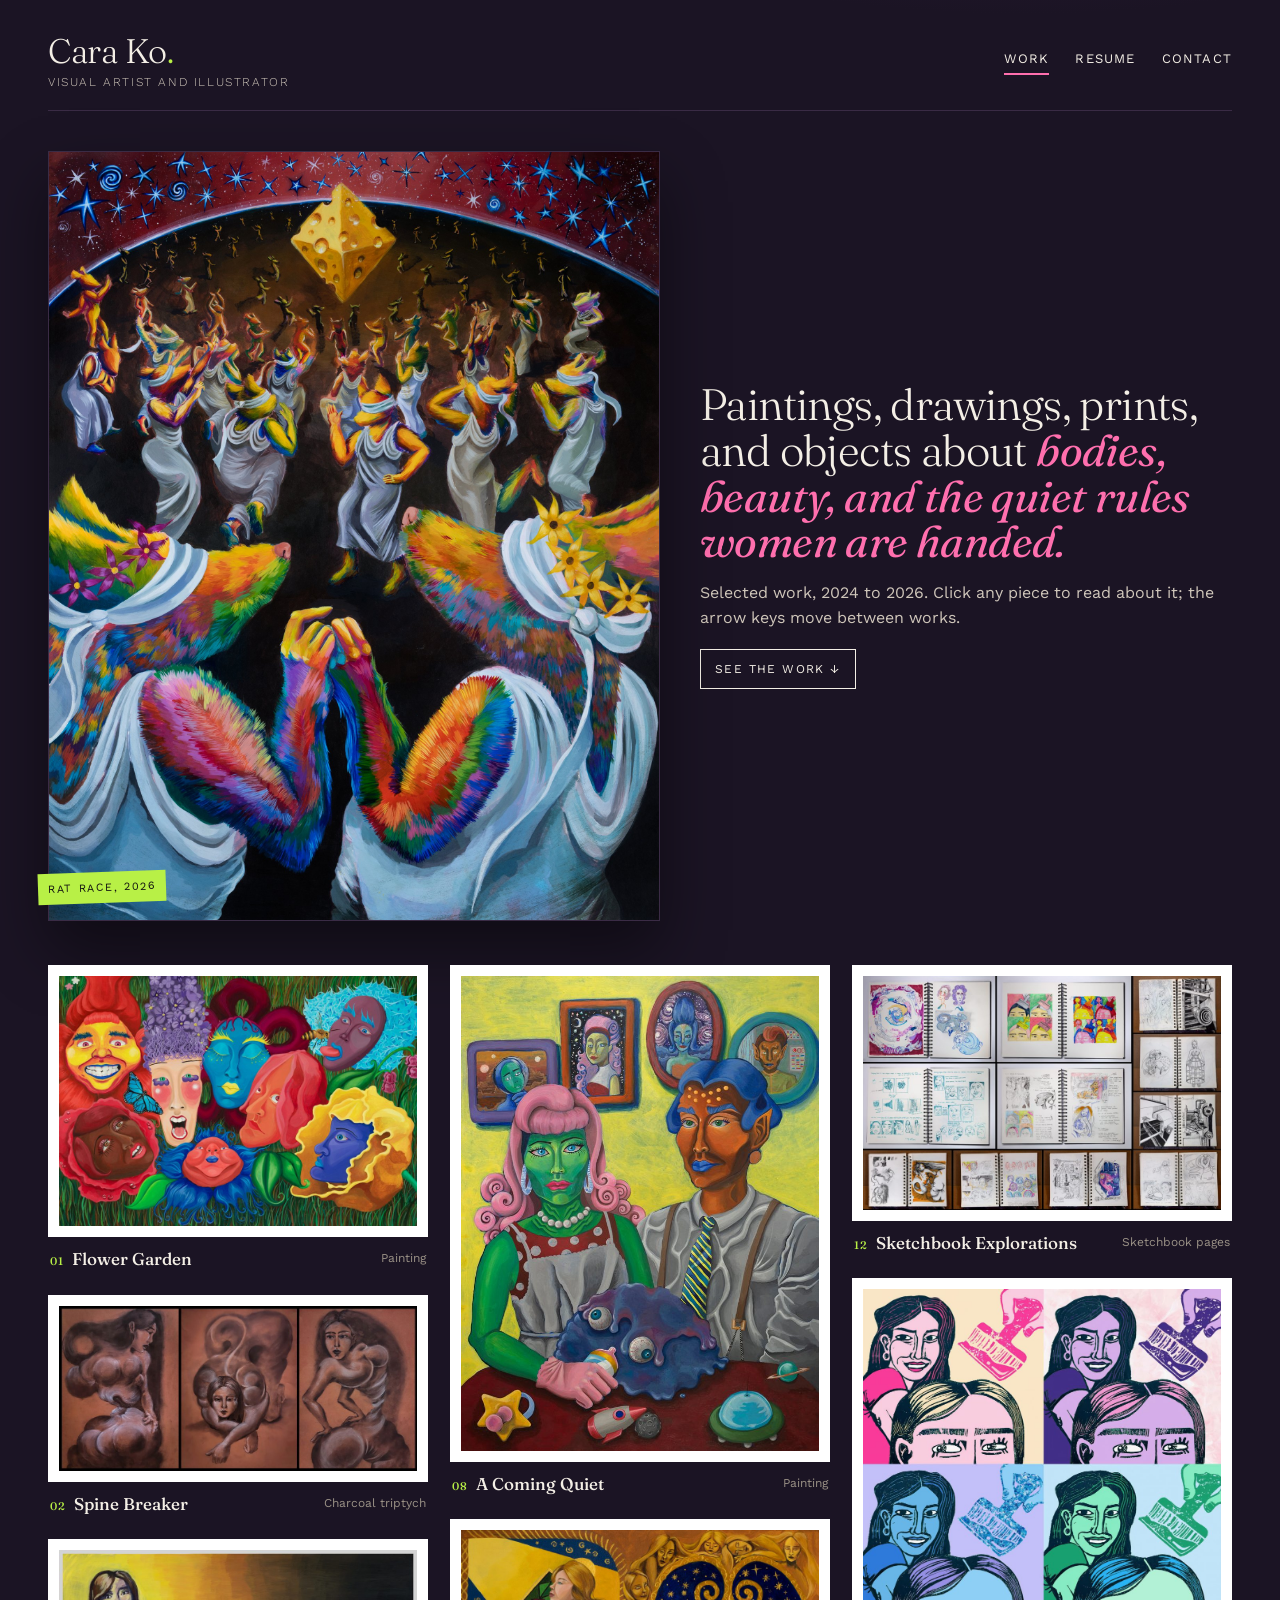
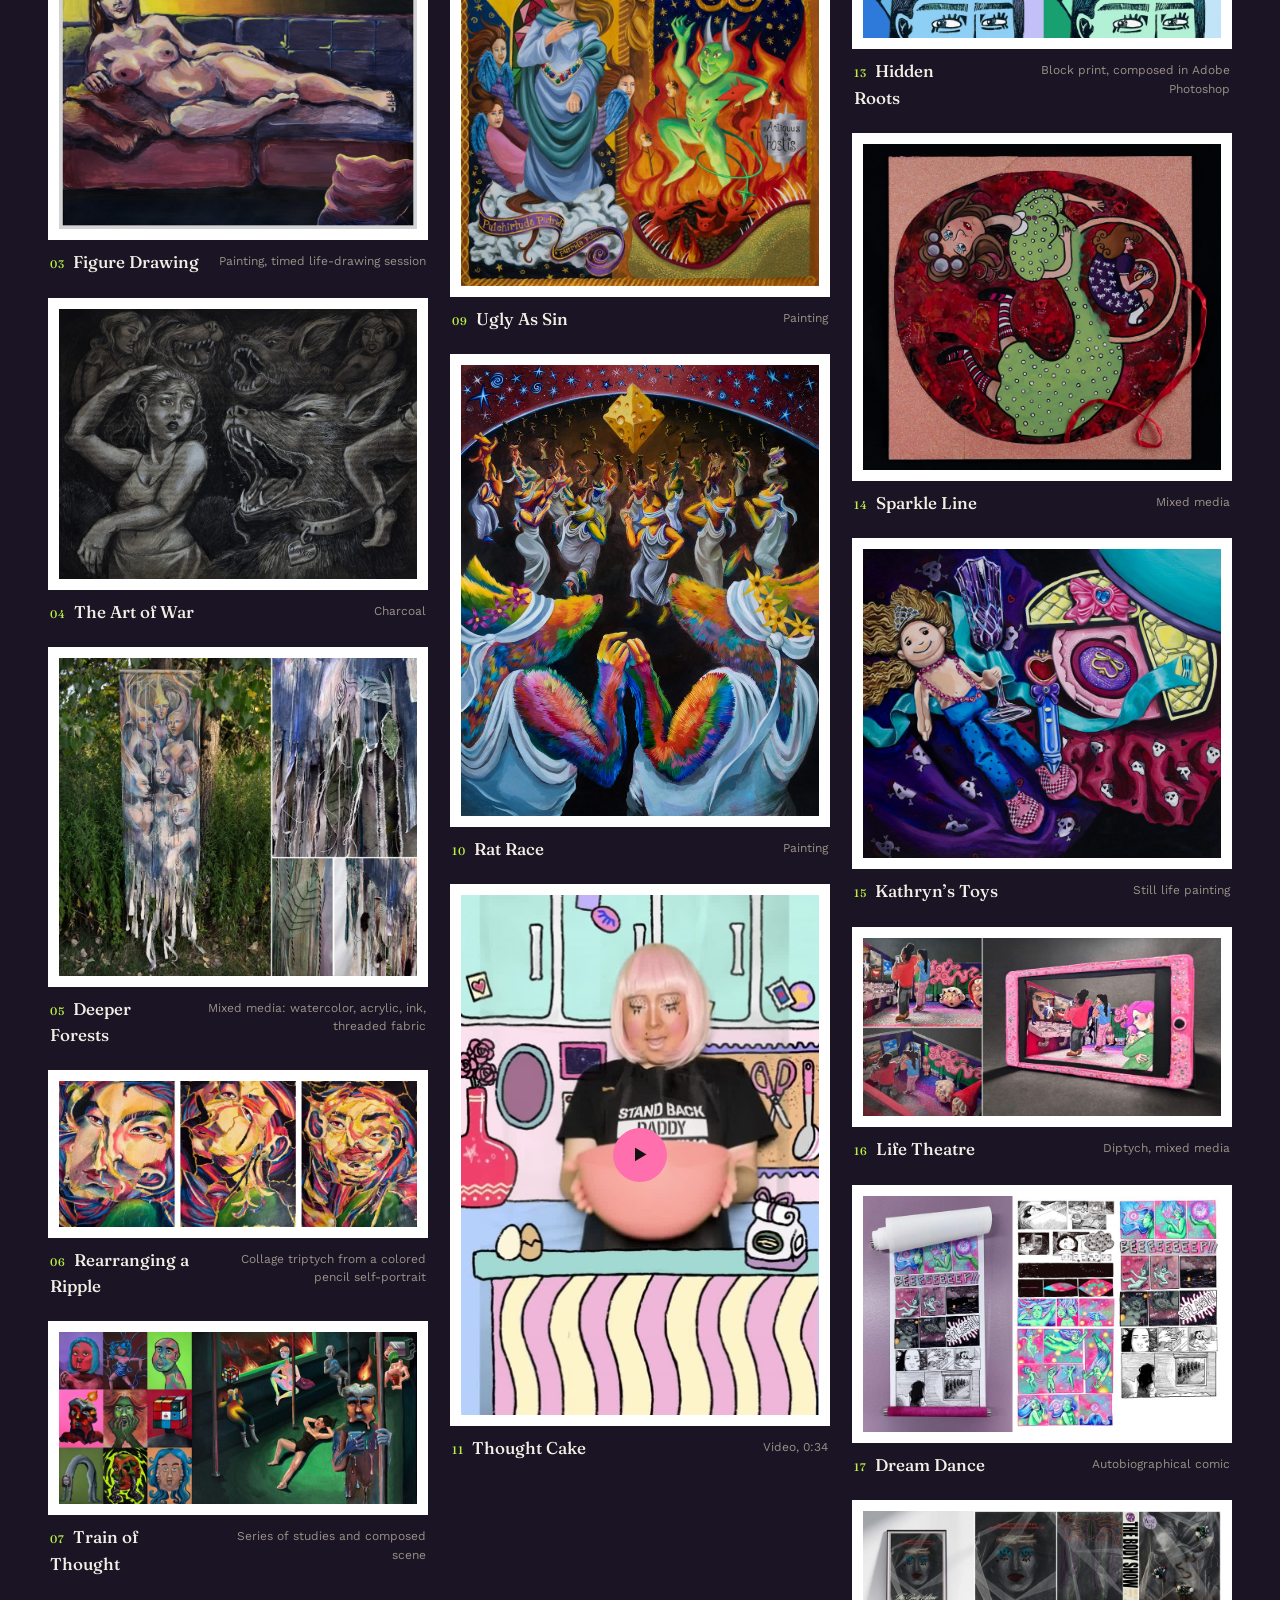
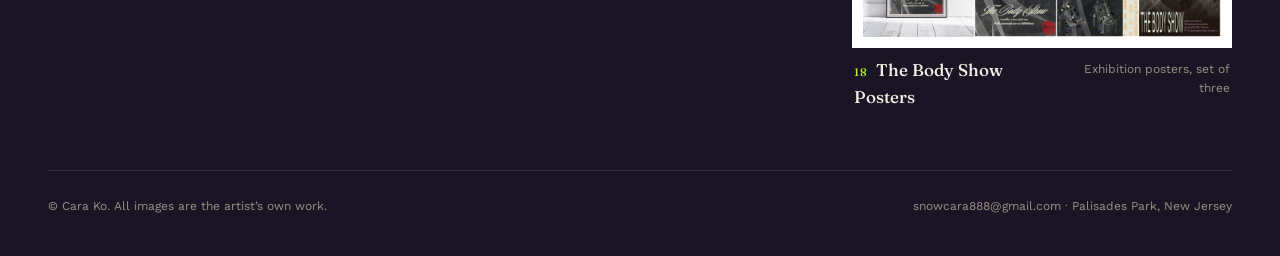
==== index.html @ 6dc8f52a "Add files via upload" ====
<!doctype html>
<html lang="en">
<head>
<meta charset="utf-8">
<meta name="viewport" content="width=device-width, initial-scale=1">
<title>Cara Ko · Work</title>
<meta name="description" content="Portfolio of Cara Ko, visual artist and illustrator based in New Jersey.">
<link rel="stylesheet" href="style.css">
</head>
<body>
<div class="wrap">
  <header class="top">
    <a class="brand" href="index.html">Cara Ko<span class="dot">.</span><small>Visual artist and illustrator</small></a>
    <nav>
      <a href="index.html" class="on">Work</a>
      <a href="resume.html">Resume</a>
      <a href="mailto:snowcara888@gmail.com">Contact</a>
    </nav>
  </header>

  <section class="hero">
    <div class="pic"><a href="#10"><img src="works/10-rat-race.jpg" alt="Rat Race"></a><span class="tag">Rat Race, 2026</span></div>
    <div>
      <h1>Paintings, drawings, prints, and objects about <em>bodies, beauty, and the quiet rules women are handed.</em></h1>
      <p>Selected work, 2024 to 2026. Click any piece to read about it; the arrow keys move between works.</p>
      <a class="cta" href="#gallery">See the work ↓</a>
    </div>
  </section>

  <section class="gallery" id="gallery"></section>

  <footer>
    <span>© Cara Ko. All images are the artist’s own work.</span>
    <span>snowcara888@gmail.com · Palisades Park, New Jersey</span>
  </footer>
</div>

<div class="lb" id="lb" aria-hidden="true">
  <button class="close" id="lbClose">Close ✕</button>
  <div class="inner">
    <div class="media" id="lbMedia"></div>
    <aside class="side">
      <div class="num" id="lbNum"></div>
      <h2 id="lbTitle"></h2>
      <div class="medium" id="lbMedium"></div>
      <p id="lbText"></p>
      <div class="ctrl">
        <button id="lbPrev">← Previous</button>
        <button id="lbNext">Next →</button>
      </div>
    </aside>
  </div>
</div>

<script src="works.js"></script>
<script>
(function () {
  const g = document.getElementById('gallery');
  WORKS.forEach((w, i) => {
    const el = document.createElement('article');
    el.className = 'work';
    el.innerHTML = `<figure><div class="frame"><img src="${w.thumb}" alt="${w.title}" loading="lazy">${w.video ? '<div class="play">▶</div>' : ''}</div>
      <figcaption><div class="t"><span class="num">${w.n}</span>${w.title}</div><div class="m">${w.medium || ''}</div></figcaption></figure>`;
    el.addEventListener('click', () => open(i));
    g.appendChild(el);
  });

  const lb = document.getElementById('lb');
  let cur = 0;
  function open(i) {
    cur = (i + WORKS.length) % WORKS.length;
    const w = WORKS[cur];
    const media = document.getElementById('lbMedia');
    media.innerHTML = '';
    if (w.video) {
      const v = document.createElement('video');
      v.src = w.video; v.controls = true; v.autoplay = true; v.loop = true; v.playsInline = true; v.poster = w.thumb;
      media.appendChild(v);
    } else {
      const im = document.createElement('img'); im.src = w.img; im.alt = w.title; media.appendChild(im);
      (w.extra || []).forEach(src => { const x = document.createElement('img'); x.src = src; x.alt = w.title + ', detail'; media.appendChild(x); });
    }
    document.getElementById('lbNum').textContent = w.n + ' / ' + String(WORKS.length).padStart(2, '0');
    document.getElementById('lbTitle').textContent = w.title;
    document.getElementById('lbMedium').textContent = w.medium || '';
    document.getElementById('lbText').textContent = w.text;
    lb.classList.add('open'); lb.setAttribute('aria-hidden', 'false'); document.body.style.overflow = 'hidden';
    lb.scrollTop = 0;
    history.replaceState(null, '', '#' + w.n);
  }
  function close() {
    lb.classList.remove('open'); lb.setAttribute('aria-hidden', 'true'); document.body.style.overflow = '';
    document.getElementById('lbMedia').innerHTML = '';
    history.replaceState(null, '', location.pathname);
  }
  document.getElementById('lbClose').onclick = close;
  document.getElementById('lbPrev').onclick = () => open(cur - 1);
  document.getElementById('lbNext').onclick = () => open(cur + 1);
  lb.addEventListener('click', e => { if (e.target === lb) close(); });
  document.addEventListener('keydown', e => {
    if (!lb.classList.contains('open')) return;
    if (e.key === 'Escape') close();
    if (e.key === 'ArrowRight') open(cur + 1);
    if (e.key === 'ArrowLeft') open(cur - 1);
  });
  const h = location.hash.replace('#', '');
  const idx = WORKS.findIndex(w => w.n === h);
  if (idx >= 0) open(idx);
})();
</script>
</body>
</html>
---- style.css ----
@import url('https://fonts.googleapis.com/css2?family=Fraunces:ital,opsz,wght@0,9..144,300;0,9..144,500;0,9..144,600;1,9..144,300;1,9..144,400&family=Work+Sans:wght@400;500;600&display=swap');

:root {
  --ink: #161616;
  --mid: #555;
  --soft: #8a8a8a;
  --rule: #e4e1dc;
  --paper: #fbfaf7;
  --accent: #d2452b;
  --serif: 'Fraunces', Georgia, serif;
  --sans: 'Work Sans', Helvetica, Arial, sans-serif;
}
* { box-sizing: border-box; }
html, body { margin: 0; }
body {
  font-family: var(--sans); color: var(--ink); background: var(--paper);
  font-size: 15px; line-height: 1.55; -webkit-font-smoothing: antialiased;
}
a { color: inherit; text-decoration: none; }
img { display: block; max-width: 100%; height: auto; }

.wrap { max-width: 1240px; margin: 0 auto; padding: 0 28px; }

/* Header */
header.top { display: flex; align-items: baseline; justify-content: space-between; padding: 34px 0 22px; border-bottom: 1px solid var(--ink); }
.brand { font-family: var(--serif); font-weight: 300; font-size: 34px; letter-spacing: -0.5px; line-height: 1; }
.brand .dot { color: var(--accent); }
.brand small { display: block; font-family: var(--sans); font-size: 12px; letter-spacing: 1.6px; text-transform: uppercase; color: var(--mid); margin-top: 8px; }
nav { display: flex; gap: 26px; font-size: 13px; letter-spacing: 1.2px; text-transform: uppercase; }
nav a { padding-bottom: 4px; border-bottom: 2px solid transparent; }
nav a.on, nav a:hover { border-color: var(--accent); }

/* Intro */
.intro { padding: 44px 0 28px; max-width: 760px; }
.intro h1 { font-family: var(--serif); font-weight: 300; font-size: 40px; line-height: 1.08; margin: 0 0 14px; letter-spacing: -0.6px; }
.intro h1 em { font-style: italic; font-weight: 400; }
.intro p { color: var(--mid); margin: 0; font-size: 16px; }

/* Gallery */
.gallery { columns: 3; column-gap: 22px; padding: 18px 0 60px; }
@media (max-width: 980px) { .gallery { columns: 2; } }
@media (max-width: 600px) { .gallery { columns: 1; } .wrap { padding: 0 18px; } header.top { flex-direction: column; gap: 16px; } }
.work { break-inside: avoid; margin: 0 0 22px; cursor: pointer; }
.work figure { margin: 0; }
.work .frame { background: #fff; border: 1px solid var(--rule); padding: 10px; transition: transform .25s ease, box-shadow .25s ease; position: relative; }
.work:hover .frame { transform: translateY(-3px); box-shadow: 0 14px 30px rgba(0,0,0,.08); }
.work .play { position: absolute; left: 50%; top: 50%; width: 54px; height: 54px; margin: -27px 0 0 -27px; border-radius: 50%; background: rgba(22,22,22,.78); color: #fff; display: grid; place-items: center; font-size: 20px; }
.work figcaption { display: flex; justify-content: space-between; gap: 12px; padding: 9px 2px 0; }
.work .t { font-family: var(--serif); font-size: 17px; font-weight: 500; }
.work .m { color: var(--soft); font-size: 12px; text-align: right; padding-top: 3px; }
.work .num { color: var(--accent); font-size: 11px; letter-spacing: 1.2px; margin-right: 8px; }

/* Lightbox */
.lb { position: fixed; inset: 0; background: var(--paper); display: none; z-index: 50; overflow-y: auto; }
.lb.open { display: block; }
.lb .inner { max-width: 1240px; margin: 0 auto; padding: 28px; display: grid; grid-template-columns: minmax(0, 1fr) 340px; gap: 36px; align-items: start; min-height: 100vh; }
@media (max-width: 900px) { .lb .inner { grid-template-columns: 1fr; } }
.lb .media img, .lb .media video { width: 100%; background: #fff; border: 1px solid var(--rule); padding: 10px; }
.lb .media img + img { margin-top: 18px; }
.lb .side { position: sticky; top: 28px; }
.lb .side .num { color: var(--accent); font-size: 12px; letter-spacing: 1.6px; }
.lb .side h2 { font-family: var(--serif); font-weight: 400; font-size: 30px; margin: 6px 0 4px; line-height: 1.1; }
.lb .side .medium { color: var(--soft); font-size: 13px; margin-bottom: 18px; }
.lb .side p { color: #333; font-size: 15px; }
.lb .ctrl { display: flex; gap: 10px; margin-top: 26px; }
.lb button { font-family: var(--sans); font-size: 12px; letter-spacing: 1.2px; text-transform: uppercase; background: #fff; border: 1px solid var(--ink); padding: 9px 14px; cursor: pointer; }
.lb button:hover { background: var(--ink); color: #fff; }
.lb .close { position: fixed; top: 18px; right: 22px; font-size: 13px; letter-spacing: 1.2px; text-transform: uppercase; background: #fff; border: 1px solid var(--ink); padding: 8px 12px; cursor: pointer; z-index: 2; }

/* Footer */
footer { border-top: 1px solid var(--rule); padding: 26px 0 40px; color: var(--soft); font-size: 12px; display: flex; justify-content: space-between; flex-wrap: wrap; gap: 10px; }

/* Resume */
.resume { padding: 40px 0 70px; max-width: 900px; }
.resume h1 { font-family: var(--serif); font-weight: 300; font-size: 38px; margin: 0 0 6px; letter-spacing: -0.5px; }
.resume .lede { color: var(--mid); font-size: 16px; margin: 0 0 8px; font-family: var(--serif); font-style: italic; }
.resume .contact { color: var(--soft); font-size: 13px; margin-bottom: 34px; }
.resume .contact a { border-bottom: 1px solid var(--rule); }
.sec { display: grid; grid-template-columns: 170px 1fr; gap: 24px; padding: 20px 0; border-top: 1px solid var(--rule); }
@media (max-width: 640px) { .sec { grid-template-columns: 1fr; gap: 6px; } }
.sec h2 { font-size: 11px; letter-spacing: 1.8px; text-transform: uppercase; color: var(--accent); margin: 4px 0 0; font-weight: 600; }
.e { margin-bottom: 14px; }
.e:last-child { margin-bottom: 0; }
.e .row { display: flex; justify-content: space-between; gap: 14px; align-items: baseline; }
.e .h { font-weight: 600; }
.e .h i { font-family: var(--serif); font-weight: 400; font-size: 16px; }
.e .o { color: var(--mid); font-weight: 400; }
.e .d { color: var(--soft); font-size: 12.5px; white-space: nowrap; }
.e .b { color: #333; margin-top: 3px; }
.e ul { margin: 4px 0 0; padding-left: 18px; color: #333; }
.e li { margin: 1px 0; }
.sub { font-family: var(--serif); font-style: italic; color: var(--accent); margin: 10px 0 5px; font-size: 16px; }
.sub:first-child { margin-top: 0; }
.resume .dl { display: inline-block; margin-top: 30px; font-size: 12px; letter-spacing: 1.2px; text-transform: uppercase; border: 1px solid var(--ink); padding: 10px 14px; }
.resume .dl:hover { background: var(--ink); color: #fff; }
/* Bold variant: dark backdrop drawn from Cara’s palette; descriptions stay on light panels for easy reading. */
:root {
  --ink: #f4efe6;
  --mid: #cfc6ba;
  --soft: #9a9186;
  --rule: #3a2b45;
  --paper: #1b1424;
  --accent: #ff6fae;
  --accent2: #b8f046;
  --gold: #e9c46a;
  --panel: #fbf7ef;
  --panel-ink: #1b1424;
}
body { background: var(--paper); background-image: radial-gradient(1200px 600px at 80% -10%, #3a1f4d 0%, rgba(58,31,77,0) 60%); }
header.top { border-bottom-color: var(--rule); }
.brand .dot { color: var(--accent2); }
nav a.on, nav a:hover { border-color: var(--accent); }

/* Hero */
.hero { display: grid; grid-template-columns: 1.15fr 1fr; gap: 40px; align-items: center; padding: 40px 0 26px; }
@media (max-width: 900px) { .hero { grid-template-columns: 1fr; } }
.hero .pic { position: relative; }
.hero .pic img { border: 1px solid var(--rule); box-shadow: 0 30px 60px rgba(0,0,0,.45); }
.hero .pic .tag { position: absolute; left: -10px; bottom: 18px; background: var(--accent2); color: #111; font-size: 11px; letter-spacing: 1.6px; text-transform: uppercase; padding: 7px 10px; transform: rotate(-2deg); }
.hero h1 { font-family: var(--serif); font-weight: 300; font-size: 44px; line-height: 1.04; margin: 0 0 16px; letter-spacing: -0.6px; color: var(--ink); }
.hero h1 em { font-style: italic; font-weight: 400; color: var(--accent); }
.hero p { color: var(--mid); font-size: 16px; margin: 0 0 18px; }
.hero .cta { display: inline-block; font-size: 12px; letter-spacing: 1.4px; text-transform: uppercase; border: 1px solid var(--ink); padding: 10px 14px; color: var(--ink); }
.hero .cta:hover { background: var(--ink); color: var(--paper); }

/* Gallery frames */
.work .frame { background: #fff; border-color: transparent; }
.work:hover .frame { box-shadow: 0 18px 40px rgba(0,0,0,.5), 0 0 0 2px var(--accent); }
.work .t { color: var(--ink); }
.work .m { color: var(--soft); }
.work .num { color: var(--accent2); }
.work .play { background: var(--accent); color: #111; }

/* Lightbox: dark stage, light reading panel */
.lb { background: rgba(27,20,36,.98); }
.lb .media img, .lb .media video { background: #fff; border-color: transparent; }
.lb .side { background: var(--panel); color: var(--panel-ink); padding: 26px 26px 28px; border-radius: 2px; }
.lb .side .num { color: #c2185b; }
.lb .side h2 { color: var(--panel-ink); }
.lb .side .medium { color: #6b6460; }
.lb .side p { color: #2a2326; }
.lb button, .lb .close { background: var(--panel); color: var(--panel-ink); border-color: var(--panel-ink); }
.lb button:hover, .lb .close:hover { background: var(--panel-ink); color: var(--panel); }

footer { border-top-color: var(--rule); color: var(--soft); }

/* Resume page: light reading sheet on the dark ground */
.resume { background: var(--panel); color: var(--panel-ink); padding: 40px 44px 60px; margin: 36px 0 60px; max-width: 980px; border-radius: 2px; }
@media (max-width: 640px) { .resume { padding: 26px 18px 40px; } }
.resume h1, .resume .lede { color: var(--panel-ink); }
.resume .lede { color: #4a4347; }
.resume .contact { color: #6b6460; }
.resume .contact a { border-bottom-color: #d9d4cf; }
.sec { border-top-color: #e4ded6; }
.sec h2 { color: #c2185b; }
.e .o { color: #4a4347; } .e .d { color: #8a837d; } .e .b, .e ul { color: #2a2326; }
.sub { color: #c2185b; }
.resume .dl { color: var(--panel-ink); border-color: var(--panel-ink); }
.resume .dl:hover { background: var(--panel-ink); color: var(--panel); }
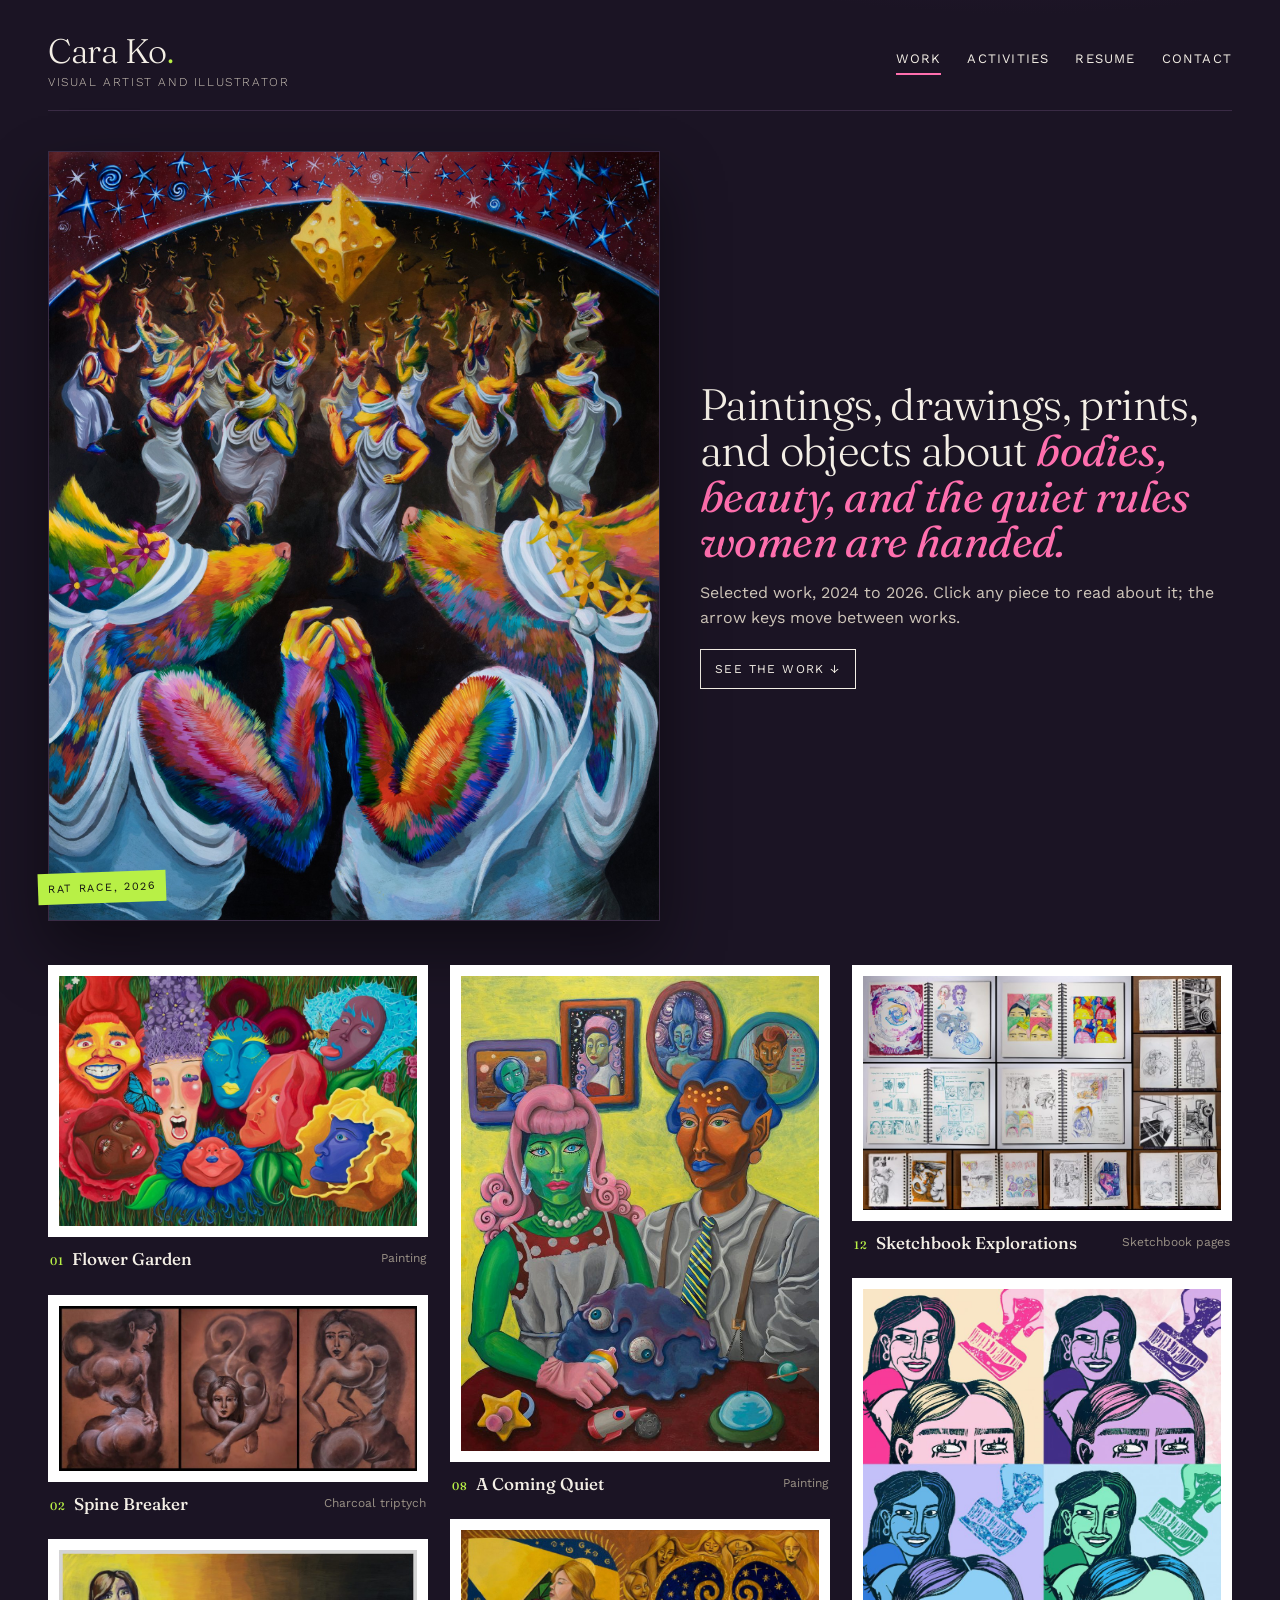
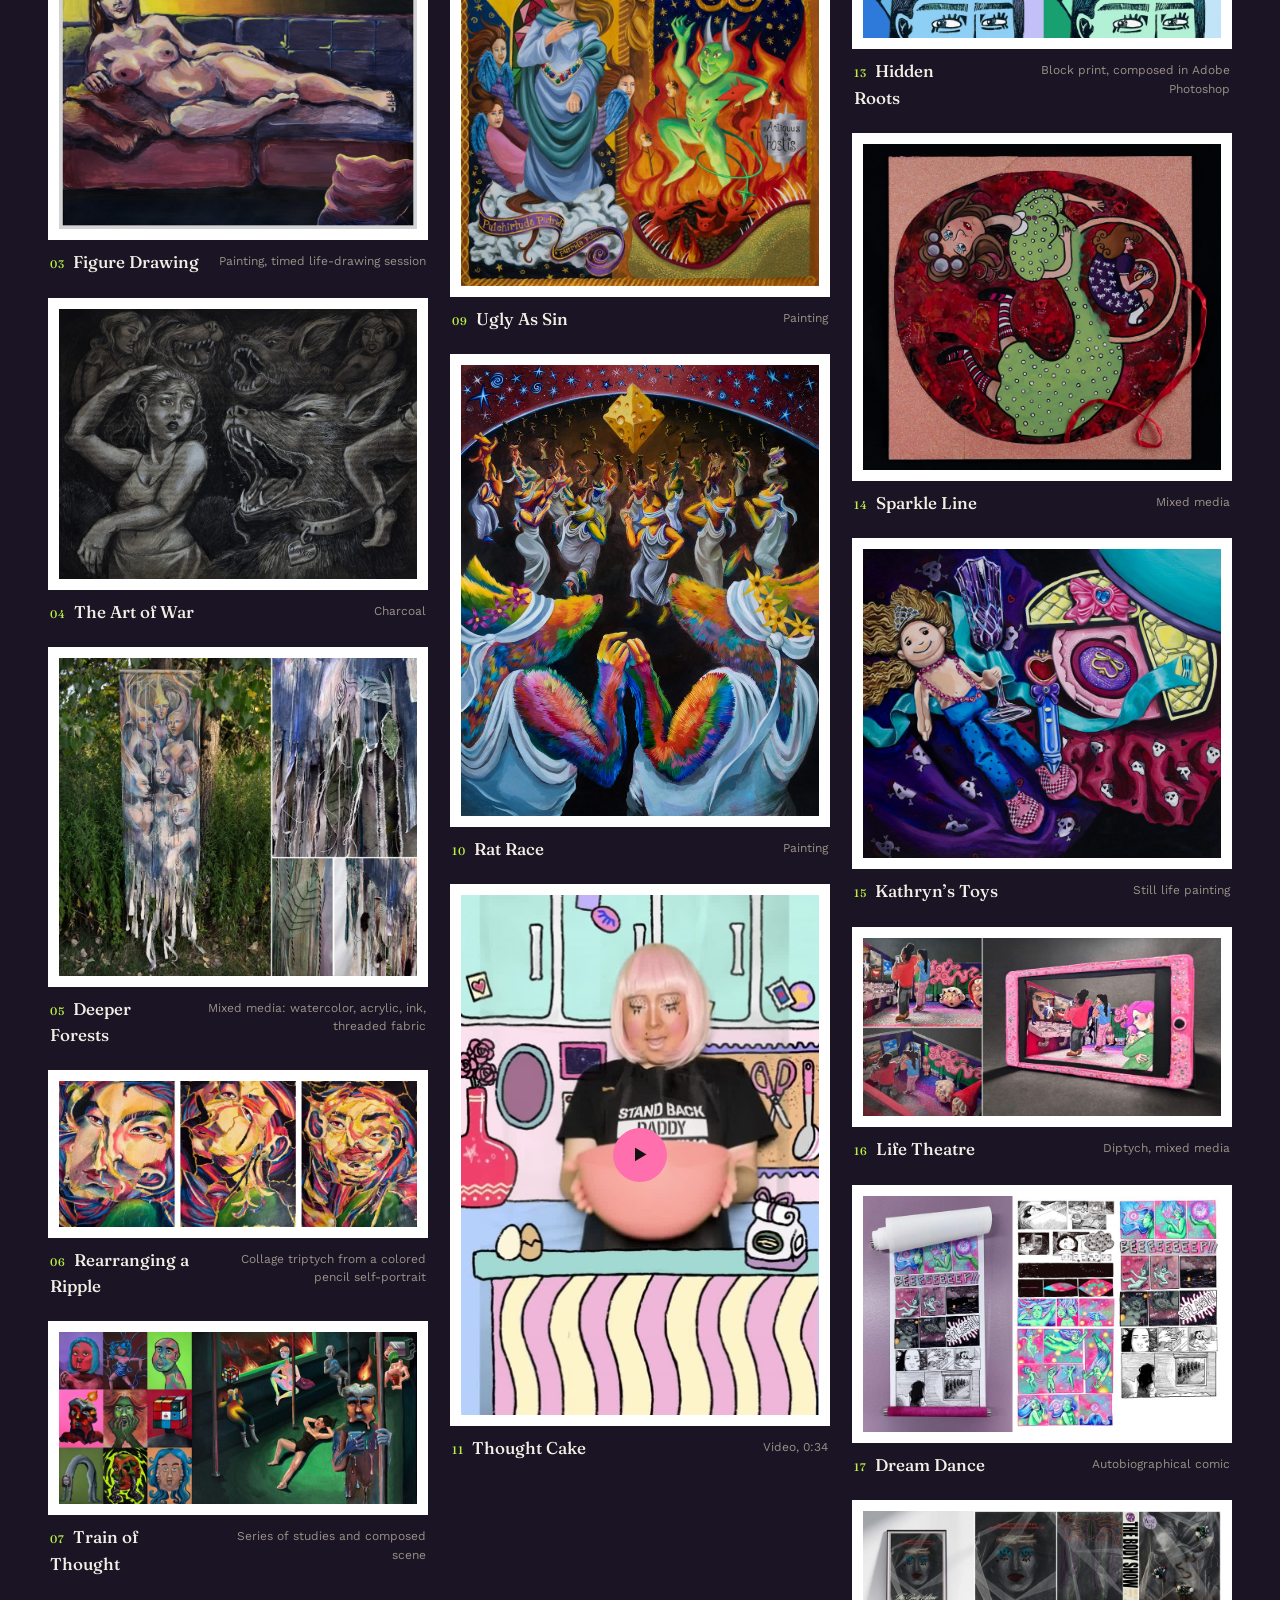
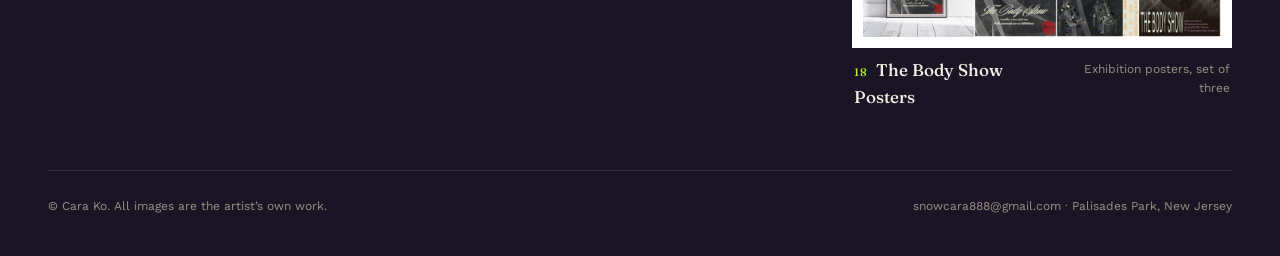
==== commit 7b245d12: "Add files via upload" ====
--- a/index.html
+++ b/index.html
@@ -13,6 +13,7 @@
     <a class="brand" href="index.html">Cara Ko<span class="dot">.</span><small>Visual artist and illustrator</small></a>
     <nav>
       <a href="index.html" class="on">Work</a>
+      <a href="activities.html">Activities</a>
       <a href="resume.html">Resume</a>
       <a href="mailto:snowcara888@gmail.com">Contact</a>
     </nav>
--- a/style.css
+++ b/style.css
@@ -157,3 +157,40 @@
 .sub { color: #c2185b; }
 .resume .dl { color: var(--panel-ink); border-color: var(--panel-ink); }
 .resume .dl:hover { background: var(--panel-ink); color: var(--panel); }
+
+/* Documents */
+.docs { margin: 0 0 30px; }
+.docs h2 { font-size: 11px; letter-spacing: 1.8px; text-transform: uppercase; color: #c2185b; margin: 0 0 12px; font-weight: 600; }
+.docgrid { display: grid; grid-template-columns: repeat(4, 1fr); gap: 14px; }
+@media (max-width: 900px) { .docgrid { grid-template-columns: repeat(2, 1fr); } }
+@media (max-width: 520px) { .docgrid { grid-template-columns: 1fr; } }
+.doc { display: block; background: #fff; border: 1px solid #e4ded6; padding: 10px; color: var(--panel-ink); transition: transform .2s, box-shadow .2s; }
+.doc:hover { transform: translateY(-2px); box-shadow: 0 10px 24px rgba(0,0,0,.12); }
+.doc img { width: 100%; height: 150px; object-fit: cover; object-position: top; border: 1px solid #eee; }
+.doc .bk { height: 150px; display: grid; place-items: center; background: #1b1424; color: #fff; font-family: var(--serif); font-size: 24px; text-align: center; padding: 10px; }
+.doc .bk i { color: #ff6fae; }
+.doc .dt { font-weight: 600; font-size: 13px; margin-top: 9px; }
+.doc .dd { color: #4a4347; font-size: 12px; margin-top: 3px; line-height: 1.45; }
+.doc .alt { color: #c2185b; border-bottom: 1px solid #f0c2d4; cursor: pointer; }
+.pl { color: #c2185b; font-size: 12.5px; border-bottom: 1px solid #f0c2d4; }
+
+/* Activities page */
+.act-intro h1 { color: var(--ink); }
+.act-intro h1 em { color: var(--accent); }
+.act-intro p { color: var(--mid); }
+.act { padding: 26px 0 18px; border-top: 1px solid var(--rule); }
+.act-head { max-width: 820px; margin-bottom: 16px; }
+.act-head h2 { font-family: var(--serif); font-weight: 400; font-size: 26px; margin: 0 0 8px; color: var(--ink); letter-spacing: -0.3px; }
+.act-head p { color: var(--mid); margin: 0; font-size: 15px; }
+.act-head .pl { color: var(--accent2); border-bottom-color: rgba(184,240,70,.4); }
+.photos { display: grid; grid-template-columns: repeat(4, 1fr); grid-auto-rows: 200px; grid-auto-flow: dense; gap: 14px; }
+@media (max-width: 980px) { .photos { grid-template-columns: repeat(3, 1fr); } }
+@media (max-width: 600px) { .photos { grid-template-columns: repeat(2, 1fr); grid-auto-rows: 160px; } }
+.ph { position: relative; display: block; background: #fff; padding: 6px; overflow: hidden; }
+.ph.tall { grid-row: span 2; }
+.ph img { width: 100%; height: 100%; object-fit: cover; display: block; }
+.ph span { position: absolute; left: 6px; right: 6px; bottom: 6px; background: rgba(27,20,36,.82); color: #fff; font-size: 11.5px; padding: 6px 8px; opacity: 0; transition: opacity .2s; }
+.ph:hover span { opacity: 1; }
+.ph:hover { box-shadow: 0 0 0 2px var(--accent); }
+.lb .inner.single { grid-template-columns: minmax(0, 1fr) 260px; }
+@media (max-width: 900px) { .lb .inner.single { grid-template-columns: 1fr; } }
